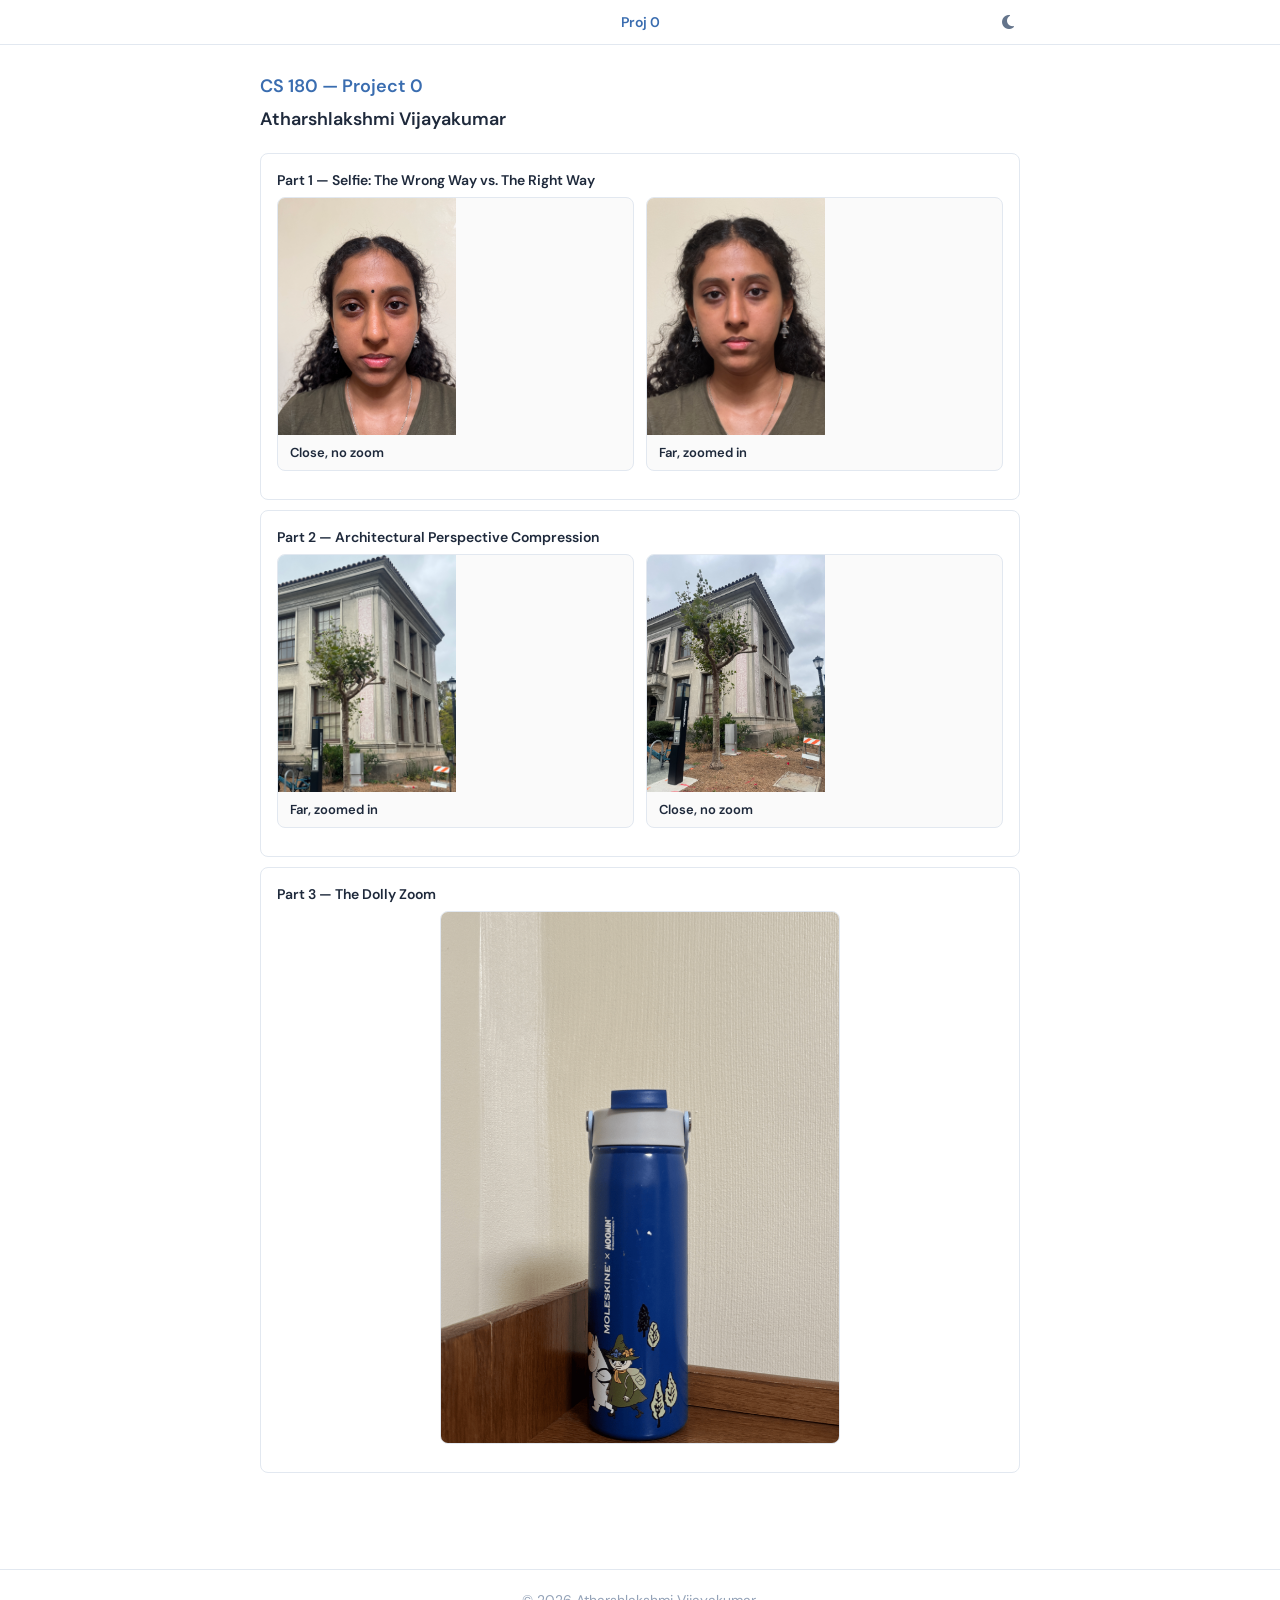
==== proj0/proj0.html @ 98e7a230 "Initial commit" ====
<!doctype html>
<html lang="en">
<head>
<meta charset="utf-8">
<meta name="viewport" content="width=device-width,initial-scale=1">
<title>CS 180 — Proj 0 — Atharshlakshmi</title>
<meta name="description" content="CS 180: Intro to Computer Vision and Computational Photography — Project 0, Becoming Friends with Your Camera.">
<meta name="author" content="Atharshlakshmi Vijayakumar">
<link rel="icon" href="data:image/svg+xml,<svg xmlns=%22http://www.w3.org/2000/svg%22 viewBox=%220 0 100 100%22><text y=%22.9em%22 font-size=%2290%22>⭐️</text></svg>">
<link href="https://fonts.googleapis.com/css2?family=DM+Sans:ital,opsz,wght@0,9..40,100..1000;1,9..40,100..1000&display=swap" rel="stylesheet">
<link rel="stylesheet" href="https://cdnjs.cloudflare.com/ajax/libs/font-awesome/6.4.0/css/all.min.css">
<link rel="stylesheet" href="../docs/styles.css">
</head>
<body>

<header style="position:sticky;top:0;width:100%;background:var(--header-bg);backdrop-filter:blur(6px);border-bottom:1px solid var(--border);z-index:50">
  <div style="max-width:800px;margin:0 auto;padding:0 20px;display:flex;justify-content:center;align-items:center;height:44px;position:relative">
    <nav style="display:flex;gap:20px;font-size:14px">
      <a href="#proj0" class="nav-link active">Proj 0</a>
      <!-- Add future assignments here, e.g.: -->
      <!-- <a href="#proj1" class="nav-link">Proj 1</a> -->
    </nav>
    <button id="theme-toggle" class="theme-toggle" aria-label="Toggle dark mode" onclick="toggleTheme()"><i class="fas fa-moon"></i></button>
  </div>
</header>

<main style="max-width:800px;margin:0 auto;padding:28px 20px 48px">

  <!-- Proj 0 -->
  <section id="proj0" style="margin-bottom:48px;scroll-margin-top:80px">
    <div style="margin-bottom:20px">
      <p class="eyebrow" style="margin-bottom:6px">CS 180 — Project 0</p>
      <h1 style="font-size:18px;font-weight:600;margin-bottom:8px">Atharshlakshmi Vijayakumar</h1>
    </div>

    <!-- Part 1 -->
    <div class="card">
      <div class="entry-head">
        <div>
          <p class="entry-title">Part 1 — Selfie: The Wrong Way vs. The Right Way</p>
        </div>
      </div>
      <div class="shot-row">
        <div class="shot">
          <img src="nozoom_selfie.JPG" alt="Close-up selfie, taken about a foot away">
          <div class="shot-caption"><strong>Close, no zoom</strong></div>
        </div>
        <div class="shot">
          <img src="zoom_selfie.JPG" alt="Selfie taken from a distance and zoomed in">
          <div class="shot-caption"><strong>Far, zoomed in</strong></div>
        </div>
      </div>
    </div>

    <!-- Part 2 -->
    <div class="card">
      <div class="entry-head">
        <div>
          <p class="entry-title">Part 2 — Architectural Perspective Compression</p>
        </div>
      </div>
      <div class="shot-row">
        <div class="shot">
          <img src="zoom_building.JPG" alt="Building shot from far away and zoomed in">
          <div class="shot-caption"><strong>Far, zoomed in</strong></div>
        </div>
        <div class="shot">
          <img src="nozoom_building.JPG" alt="Building shot up close without zoom">
          <div class="shot-caption"><strong>Close, no zoom</strong></div>
        </div>
      </div>
    </div>

    <!-- Part 3 -->
    <div class="card">
      <div class="entry-head">
        <div>
          <p class="entry-title">Part 3 — The Dolly Zoom</p>
        </div>
      </div>
      <div class="gif-frame">
        <img src="dolly.gif" alt="Dolly zoom sequence GIF">
      </div>
    </div>

  </section>

</main>

<footer style="border-top:1px solid var(--border);padding:20px;text-align:center;font-size:14px;color:var(--text-3)">
  © 2026 Atharshlakshmi Vijayakumar.
</footer>

<script>
// Theme toggle: default to system preference, remember explicit choice
(function(){
  const root = document.documentElement;
  const saved = localStorage.getItem('theme');
  if(saved){ root.setAttribute('data-theme', saved); }
  window.toggleTheme = function(){
    const systemDark = window.matchMedia('(prefers-color-scheme:dark)').matches;
    const current = root.getAttribute('data-theme') || (systemDark ? 'dark' : 'light');
    const next = current === 'dark' ? 'light' : 'dark';
    root.setAttribute('data-theme', next);
    localStorage.setItem('theme', next);
    updateIcon(next);
  };
  function updateIcon(theme){
    const isDark = theme === 'dark' || (theme == null && window.matchMedia('(prefers-color-scheme:dark)').matches);
    const icon = document.querySelector('#theme-toggle i');
    if(icon){ icon.className = isDark ? 'fas fa-sun' : 'fas fa-moon'; }
  }
  updateIcon(root.getAttribute('data-theme'));
})();
</script>
</body>
</html>
---- docs/styles.css ----
:root{
  --bg:#ffffff;
  --text:#1e293b;
  --text-2:#64748b;
  --text-3:#94a3b8;
  --accent:#3a6db0;
  --border:#e2e8f0;
  --pill-bg:#f1f5f9;
  --card-bg:#fafafa;
  --header-bg:rgba(255,255,255,.97);
  --shadow:rgba(58,109,176,.10);
  --badge-bg:#fef3c7;
  --badge-border:#fde68a;
  --badge-text:#92400e;
}
/* Dark theme — applies on system preference (unless the user forced light) and on explicit toggle */
@media(prefers-color-scheme:dark){:root:not([data-theme="light"]){
  --bg:#17181b;
  --text:#ededec;
  --text-2:#a3a3a6;
  --text-3:#6f7074;
  --accent:#7aa7d4;
  --border:#2c2d31;
  --pill-bg:#26272b;
  --card-bg:#202124;
  --header-bg:rgba(23,24,27,.85);
  --shadow:rgba(0,0,0,.45);
  --badge-bg:#3f2606;
  --badge-border:#78530f;
  --badge-text:#fcd34d;
}}
:root[data-theme="dark"]{
  --bg:#17181b;
  --text:#ededec;
  --text-2:#a3a3a6;
  --text-3:#6f7074;
  --accent:#7aa7d4;
  --border:#2c2d31;
  --pill-bg:#26272b;
  --card-bg:#202124;
  --header-bg:rgba(23,24,27,.85);
  --shadow:rgba(0,0,0,.45);
  --badge-bg:#3f2606;
  --badge-border:#78530f;
  --badge-text:#fcd34d;
}
*{box-sizing:border-box;margin:0;padding:0}
body{font-family:'DM Sans',sans-serif;font-size:14px;line-height:1.5;background:var(--bg);color:var(--text);transition:background-color .2s,color .2s}
.card{border:1px solid var(--border);border-radius:8px;padding:16px;transition:border-color .2s,box-shadow .2s;margin-bottom:10px}
.card:hover{border-color:var(--accent);box-shadow:0 2px 12px var(--shadow)}
.card:last-child{margin-bottom:0}
.pill{color:var(--accent);display:inline-block;margin:2px 2px 0 0;font-size:13px}
.pill-g{color:var(--text-3);font-size:13px}
.pill-g:not(:last-child)::after{content:" · ";color:var(--text-3)}
.badge{display:inline-flex;align-items:center;gap:4px;font-size:13px;font-weight:600;color:var(--text-2)}
/* Shared type scale for section entries */
.eyebrow{font-size:18px;font-weight:600;color:var(--accent)}
.entry-head{display:flex;justify-content:space-between;align-items:flex-start;gap:12px;margin-bottom:6px}
.entry-titles{display:flex;align-items:center;gap:8px;flex-wrap:wrap}
.entry-title{font-size:14px;font-weight:600;color:var(--text)}
.entry-sub{font-size:14px;color:var(--text-2)}
.entry-meta{font-size:14px;color:var(--text-3);white-space:nowrap}
.entry-desc{font-size:14px;color:var(--text-2);line-height:1.55}
a.gh-link{color:var(--text);text-decoration:none;transition:color .15s}
a.gh-link:hover{color:var(--accent)}
.gh-arrow{font-size:.85em;margin-left:3px;color:var(--accent);display:inline-block;font-weight:700;vertical-align:middle;transition:transform .15s}
a.gh-link:hover .gh-arrow{transform:translate(1px,-1px)}
a{text-decoration:none}
/* Link hover states (extracted from inline handlers) */
.nav-link{color:var(--text-2);transition:color .15s;white-space:nowrap}
.nav-link:hover{color:var(--accent)}
.nav-link.active{color:var(--accent);font-weight:600}
.social-link{color:var(--text-2);display:flex;align-items:center;gap:5px;transition:color .15s}
.social-link:hover{color:var(--accent)}
.icon-link{color:var(--text-3);display:inline-flex;align-items:center;gap:3px;transition:color .15s}
.icon-link:hover{color:var(--accent)}
.cert-link{color:var(--text);transition:color .15s}
.cert-link:hover{color:var(--accent)}
.feat-card{display:block;position:relative;border:1px solid var(--border);border-radius:8px;padding:12px;background:var(--card-bg);cursor:pointer;transition:border-color .2s}
.feat-card:hover{border-color:var(--accent)}
.feat-card .stretched-link::after{content:"";position:absolute;inset:0;z-index:1}
.feat-card .top-link{position:relative;z-index:2}
.theme-toggle{position:absolute;right:20px;background:none;border:none;cursor:pointer;color:var(--text-2);font-size:16px;display:flex;align-items:center;padding:6px;transition:color .15s}
.theme-toggle:hover{color:var(--accent)}
@keyframes pulse{0%,100%{opacity:1}50%{opacity:.5}}
@media(max-width:640px){body{font-size:14px}header>div{padding:0 42px 0 12px}nav{gap:14px;font-size:13px;overflow-x:auto;-webkit-overflow-scrolling:touch;max-width:100%}.theme-toggle{right:8px}}

/* Assignment-page additions */
.shot-row{display:grid;grid-template-columns:repeat(auto-fit,minmax(230px,1fr));gap:12px;margin-bottom:12px}
.shot{border:1px solid var(--border);border-radius:8px;overflow:hidden;background:var(--card-bg)}
.shot img{display:block;width:50%;height:auto}
.shot-caption{padding:8px 12px;font-size:13px;color:var(--text-2)}
.shot-caption strong{color:var(--text);font-weight:600}
.placeholder-img{display:flex;align-items:center;justify-content:center;text-align:center;min-height:180px;color:var(--text-3);font-size:13px;border:1.5px dashed var(--border);background:var(--pill-bg);padding:16px}
.gif-frame{border:1px solid var(--border);border-radius:8px;overflow:hidden;background:var(--card-bg);max-width:400px;margin:0 auto 12px}
.gif-frame img{display:block;width:100%;height:auto}
.reflection{border-left:2px solid var(--border);padding-left:12px;margin-top:12px}
.reflection-label{font-size:12px;font-weight:600;color:var(--text-3);margin-bottom:4px}
.reflection p{font-size:14px;color:var(--text-2);font-style:italic}
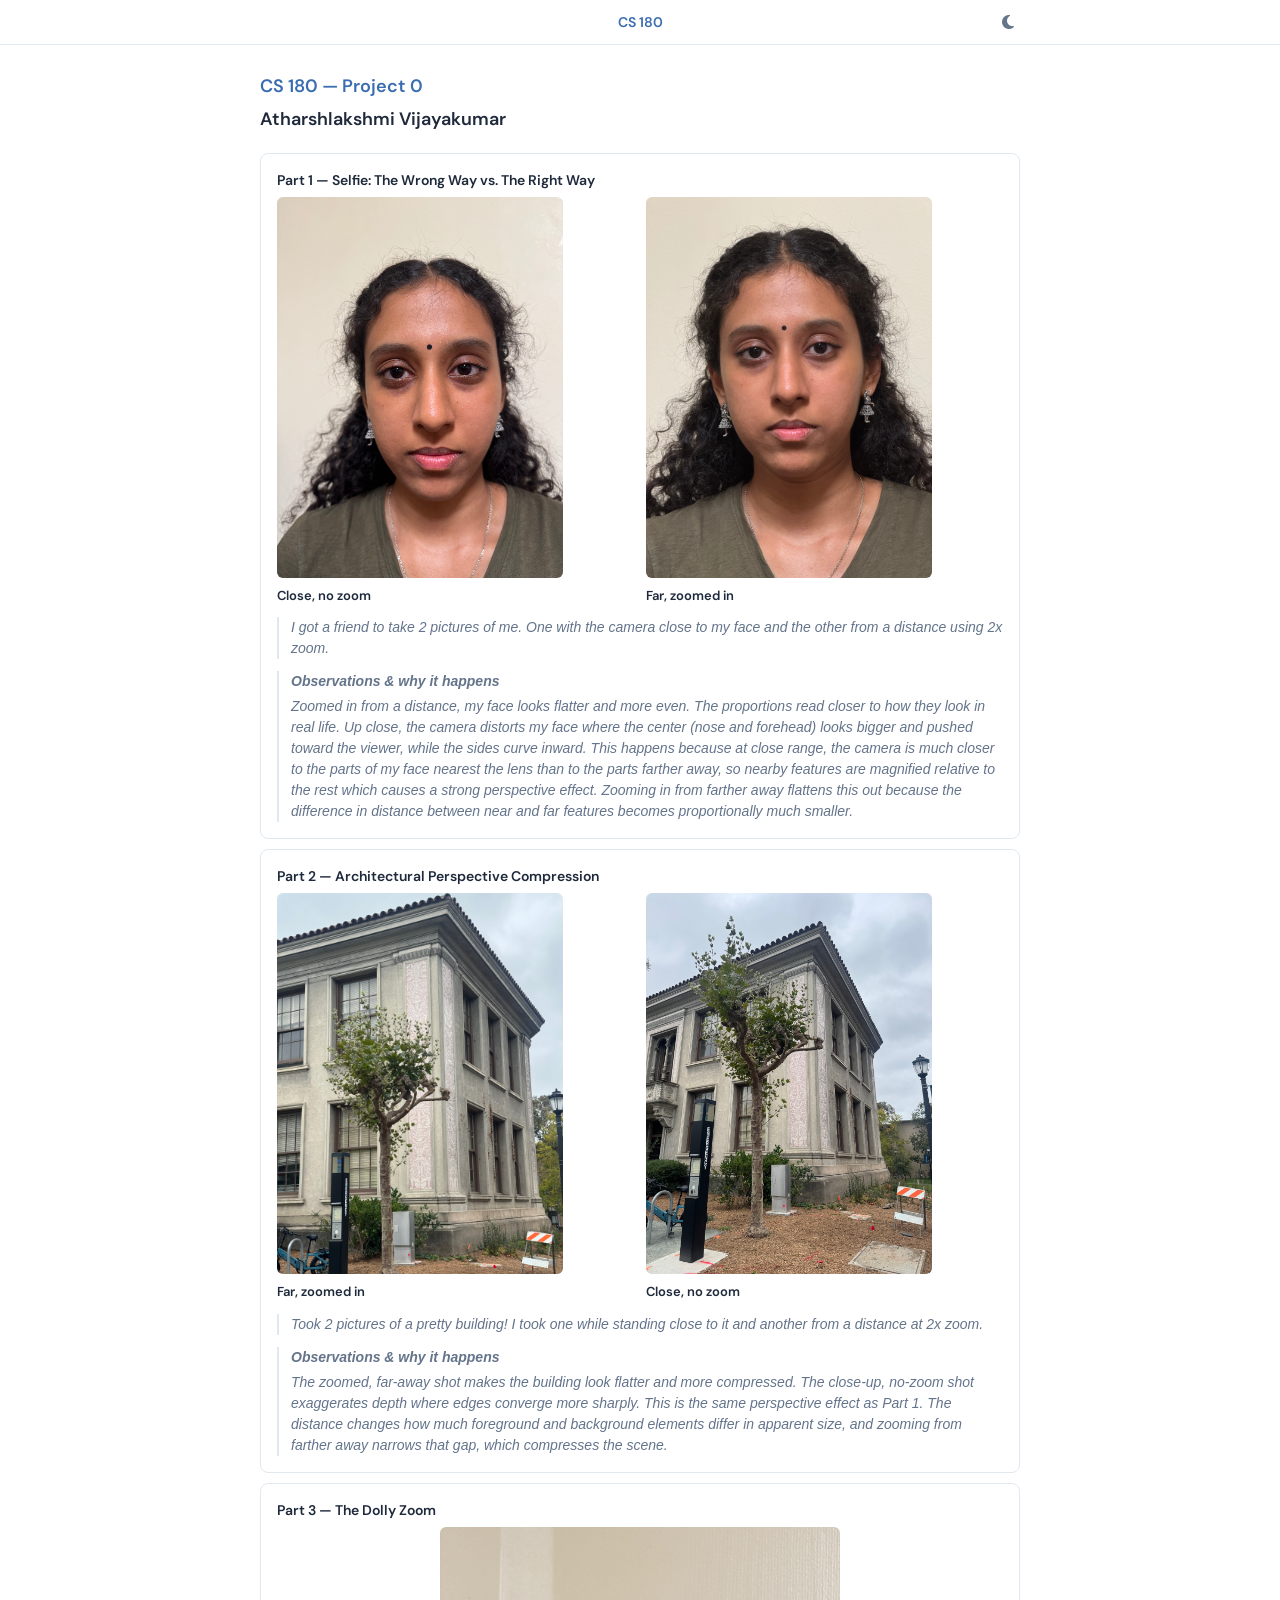
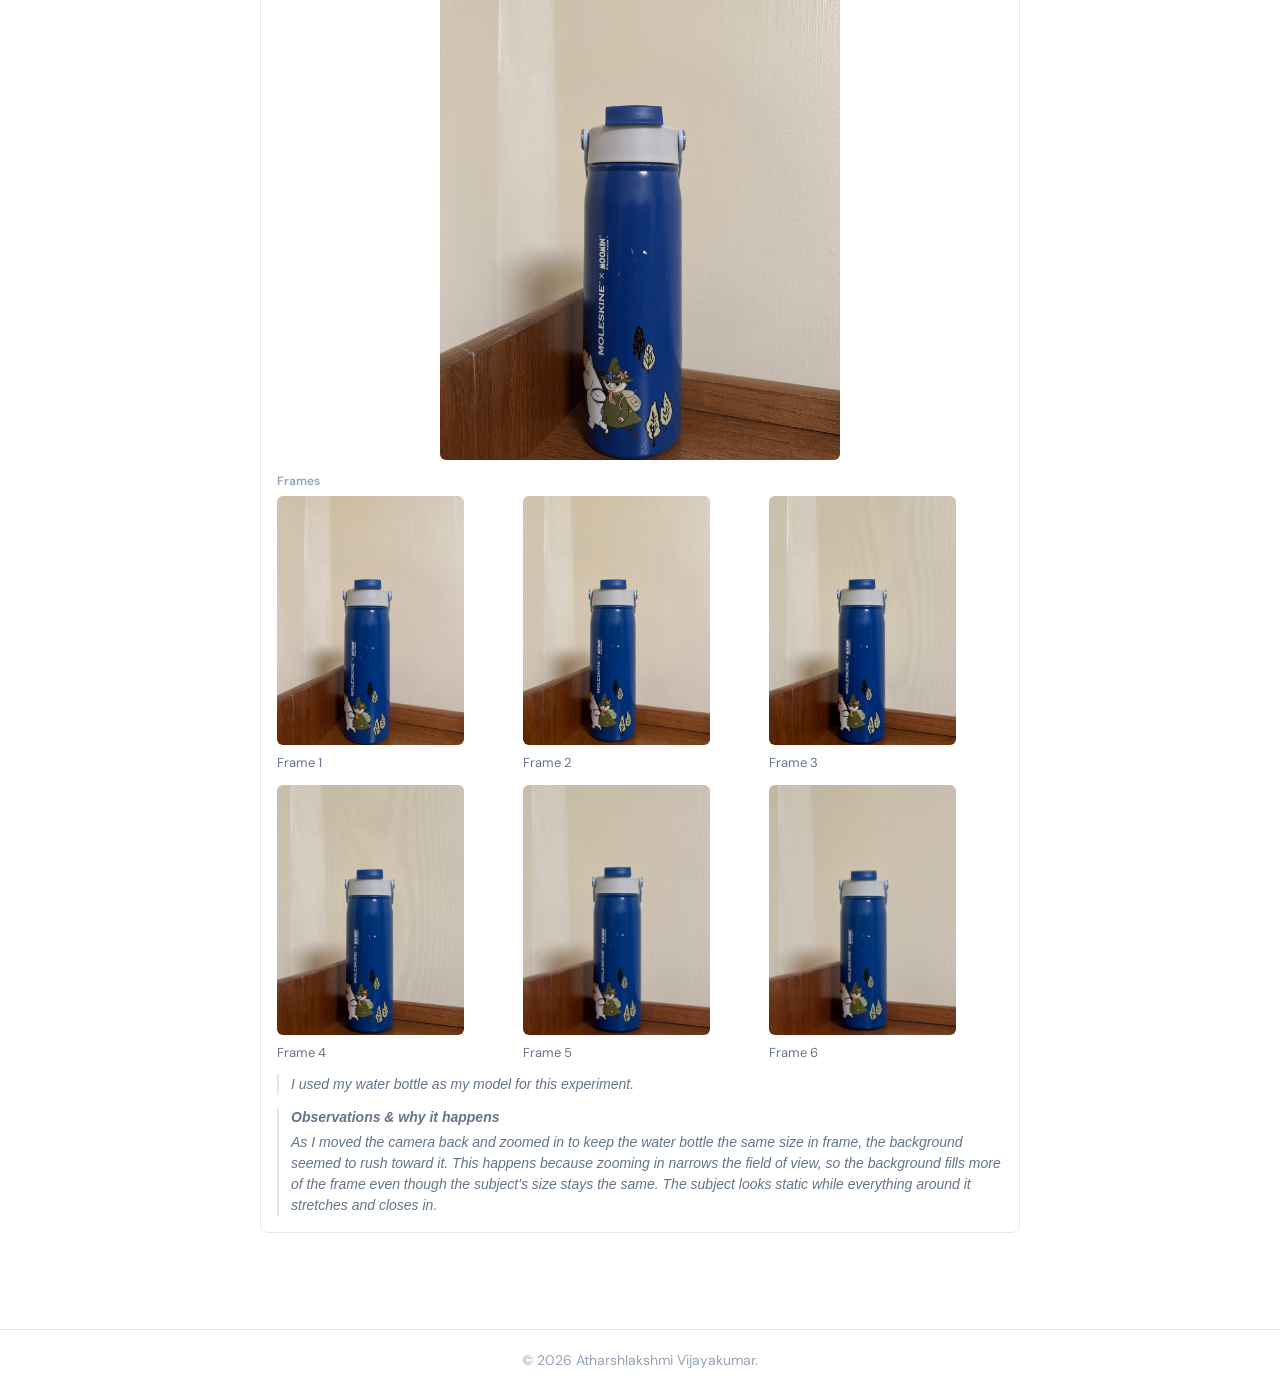
==== commit bfa5648c: "Project 0 (actual)" ====
--- a/proj0/proj0.html
+++ b/proj0/proj0.html
@@ -16,7 +16,7 @@
 <header style="position:sticky;top:0;width:100%;background:var(--header-bg);backdrop-filter:blur(6px);border-bottom:1px solid var(--border);z-index:50">
   <div style="max-width:800px;margin:0 auto;padding:0 20px;display:flex;justify-content:center;align-items:center;height:44px;position:relative">
     <nav style="display:flex;gap:20px;font-size:14px">
-      <a href="#proj0" class="nav-link active">Proj 0</a>
+      <a href="../index.html" class="nav-link active">CS 180</a>
       <!-- Add future assignments here, e.g.: -->
       <!-- <a href="#proj1" class="nav-link">Proj 1</a> -->
     </nav>
@@ -50,6 +50,13 @@
           <div class="shot-caption"><strong>Far, zoomed in</strong></div>
         </div>
       </div>
+      <div class="reflection">
+        <p>I got a friend to take 2 pictures of me. One with the camera close to my face and the other from a distance using 2x zoom.</p>
+      </div>
+      <div class="reflection">
+        <p class="reflection-label">Observations &amp; why it happens</p>
+        <p>Zoomed in from a distance, my face looks flatter and more even. The proportions read closer to how they look in real life. Up close, the camera distorts my face where the center (nose and forehead) looks bigger and pushed toward the viewer, while the sides curve inward. This happens because at close range, the camera is much closer to the parts of my face nearest the lens than to the parts farther away, so nearby features are magnified relative to the rest which causes a strong perspective effect. Zooming in from farther away flattens this out because the difference in distance between near and far features becomes proportionally much smaller.</p>
+      </div>
     </div>
 
     <!-- Part 2 -->
@@ -69,6 +76,14 @@
           <div class="shot-caption"><strong>Close, no zoom</strong></div>
         </div>
       </div>
+      <div class="reflection">
+        <p>Took 2 pictures of a pretty building! I took one while standing close to it and another from a distance at 2x zoom.</p>
+      </div>
+      <div class="reflection">
+        <p class="reflection-label">Observations &amp; why it happens</p>
+        <p>The zoomed, far-away shot makes the building look flatter and more compressed. The close-up, no-zoom shot exaggerates depth where edges converge more sharply. This is the same perspective effect as Part 1. The distance changes how much foreground and background elements differ in apparent size, and zooming from farther away narrows that gap, which compresses the scene.
+</p>
+      </div>
     </div>
 
     <!-- Part 3 -->
@@ -81,6 +96,21 @@
       <div class="gif-frame">
         <img src="dolly.gif" alt="Dolly zoom sequence GIF">
       </div>
+      <p class="reflection-label" style="margin-top:12px;margin-bottom:6px">Frames</p>
+      <div class="shot-row">
+        <div class="shot"><img src="frame1.JPG" alt="Dolly zoom frame 1"><div class="shot-caption">Frame 1</div></div>
+        <div class="shot"><img src="frame2.JPG" alt="Dolly zoom frame 2"><div class="shot-caption">Frame 2</div></div>
+        <div class="shot"><img src="frame3.JPG" alt="Dolly zoom frame 3"><div class="shot-caption">Frame 3</div></div>
+        <div class="shot"><img src="frame4.JPG" alt="Dolly zoom frame 4"><div class="shot-caption">Frame 4</div></div>
+        <div class="shot"><img src="frame5.JPG" alt="Dolly zoom frame 5"><div class="shot-caption">Frame 5</div></div>
+        <div class="shot"><img src="frame6.JPG" alt="Dolly zoom frame 6"><div class="shot-caption">Frame 6</div></div>
+      </div>
+      <div class="reflection">
+        <p>I used my water bottle as my model for this experiment.</p>
+      </div>
+      <div class="reflection">
+        <p class="reflection-label">Observations &amp; why it happens</p>
+        <p>As I moved the camera back and zoomed in to keep the water bottle the same size in frame, the background seemed to rush toward it. This happens because zooming in narrows the field of view, so the background fills more of the frame even though the subject's size stays the same. The subject looks static while everything around it stretches and closes in.</div>
     </div>
 
   </section>
--- a/docs/styles.css
+++ b/docs/styles.css
@@ -87,13 +87,13 @@
 
 /* Assignment-page additions */
 .shot-row{display:grid;grid-template-columns:repeat(auto-fit,minmax(230px,1fr));gap:12px;margin-bottom:12px}
-.shot{border:1px solid var(--border);border-radius:8px;overflow:hidden;background:var(--card-bg)}
-.shot img{display:block;width:50%;height:auto}
-.shot-caption{padding:8px 12px;font-size:13px;color:var(--text-2)}
+.shot{background:none}
+.shot img{display:block;width:80%;height:auto;border-radius:6px}
+.shot-caption{padding:8px 0 0;font-size:13px;color:var(--text-2)}
 .shot-caption strong{color:var(--text);font-weight:600}
 .placeholder-img{display:flex;align-items:center;justify-content:center;text-align:center;min-height:180px;color:var(--text-3);font-size:13px;border:1.5px dashed var(--border);background:var(--pill-bg);padding:16px}
-.gif-frame{border:1px solid var(--border);border-radius:8px;overflow:hidden;background:var(--card-bg);max-width:400px;margin:0 auto 12px}
-.gif-frame img{display:block;width:100%;height:auto}
+.gif-frame{background:none;max-width:400px;margin:0 auto 12px}
+.gif-frame img{display:block;width:100%;height:auto;border-radius:6px}
 .reflection{border-left:2px solid var(--border);padding-left:12px;margin-top:12px}
 .reflection-label{font-size:12px;font-weight:600;color:var(--text-3);margin-bottom:4px}
 .reflection p{font-size:14px;color:var(--text-2);font-style:italic}
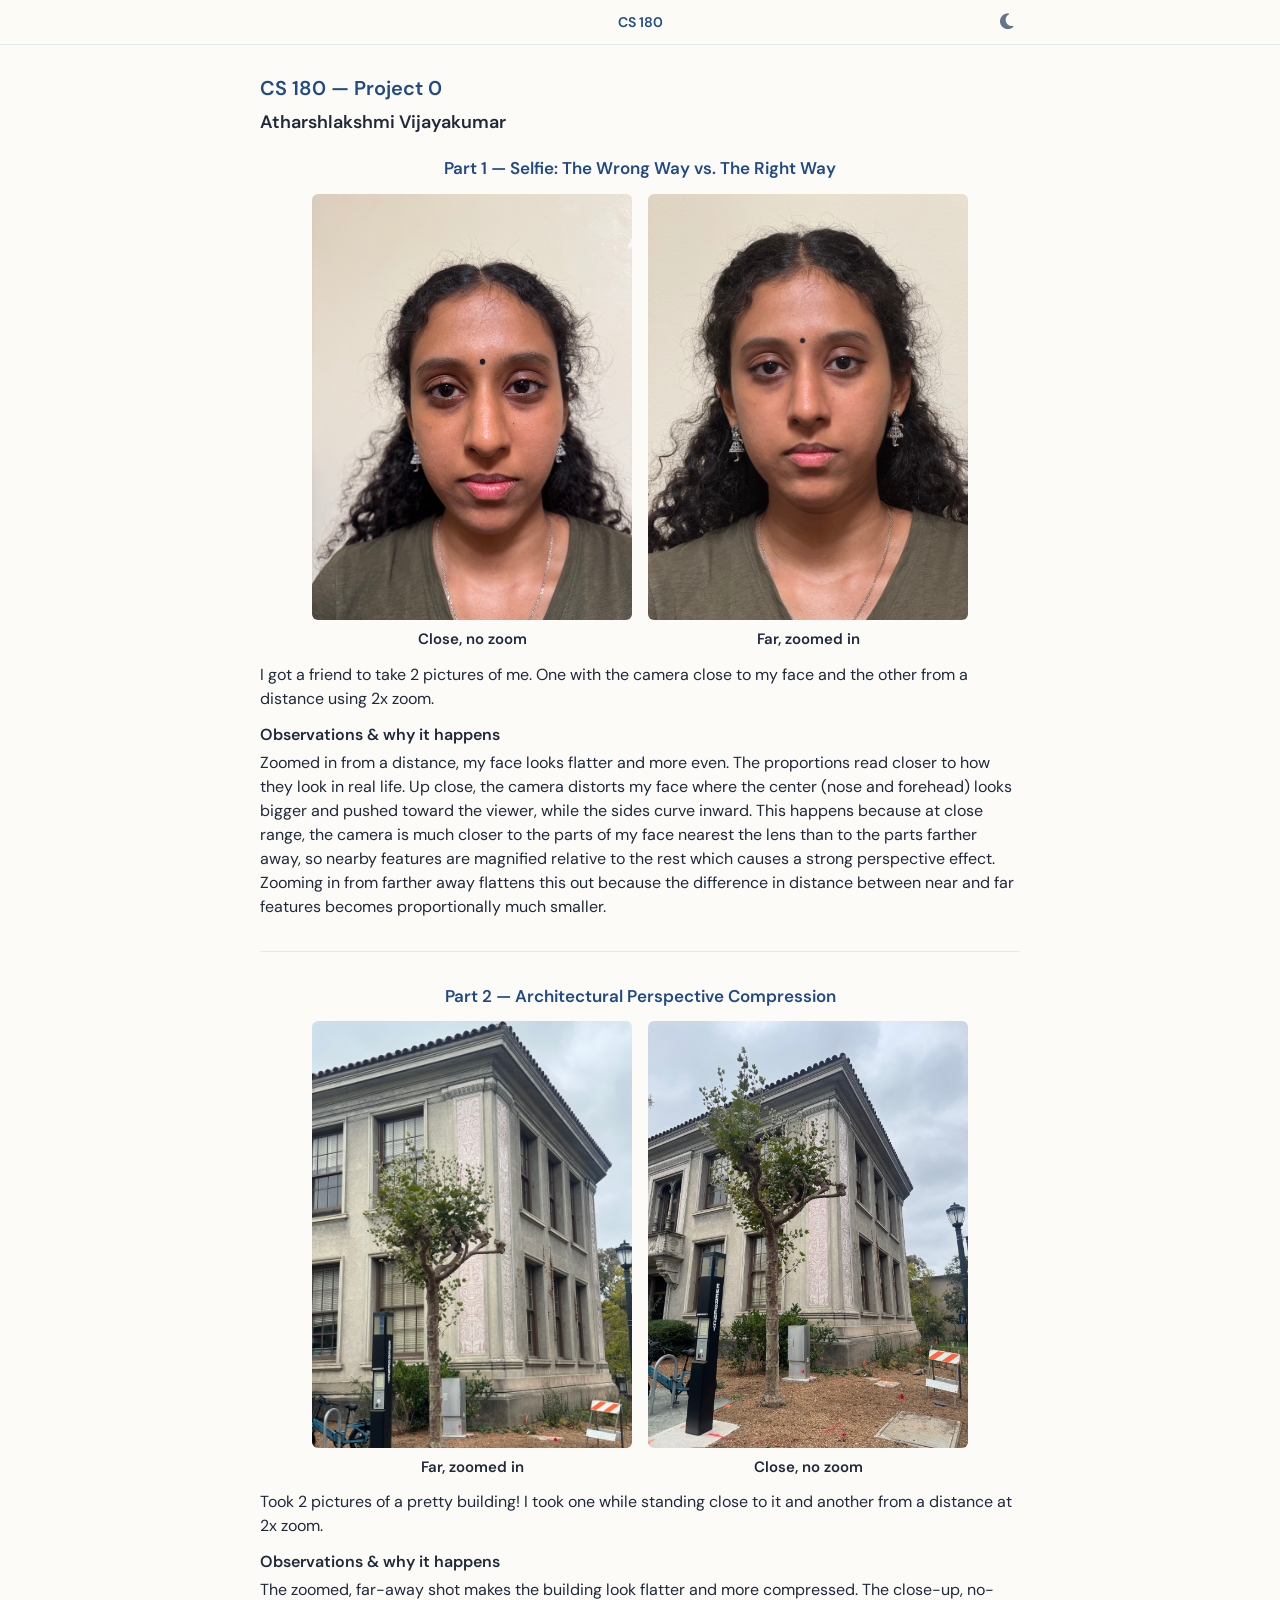
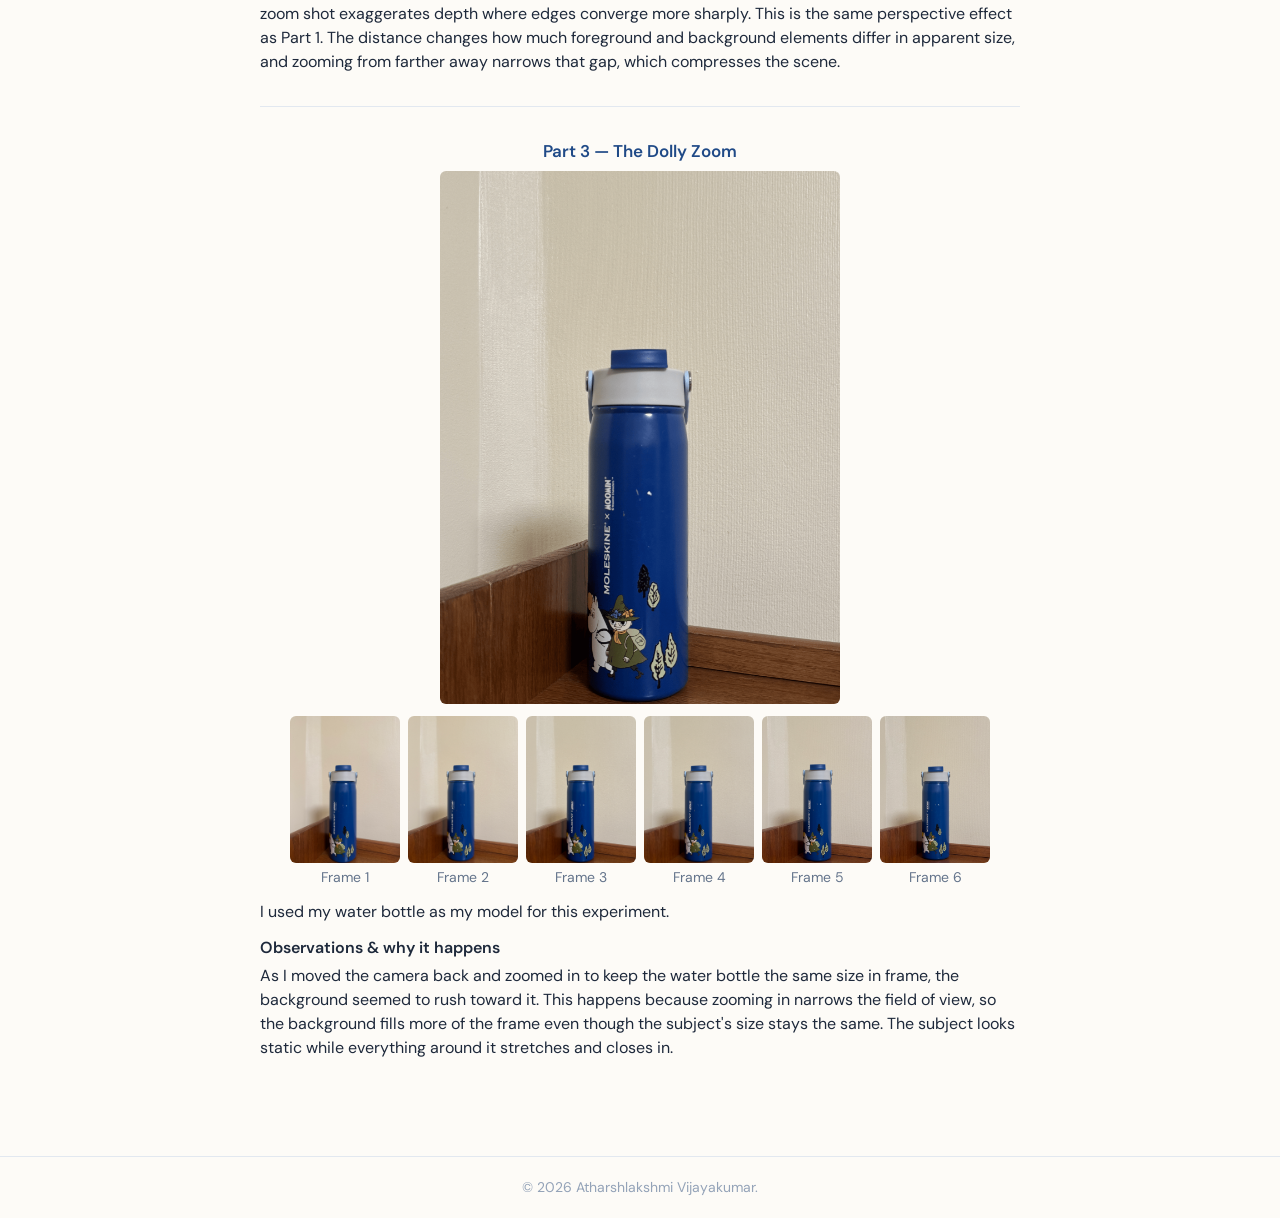
==== commit f6987afb: "proj1 first commit" ====
--- a/proj0/proj0.html
+++ b/proj0/proj0.html
@@ -35,7 +35,7 @@
 
     <!-- Part 1 -->
     <div class="card">
-      <div class="entry-head">
+      <div class="entry-head entry-head-center">
         <div>
           <p class="entry-title">Part 1 — Selfie: The Wrong Way vs. The Right Way</p>
         </div>
@@ -61,7 +61,7 @@
 
     <!-- Part 2 -->
     <div class="card">
-      <div class="entry-head">
+      <div class="entry-head entry-head-center">
         <div>
           <p class="entry-title">Part 2 — Architectural Perspective Compression</p>
         </div>
@@ -88,7 +88,7 @@
 
     <!-- Part 3 -->
     <div class="card">
-      <div class="entry-head">
+      <div class="entry-head entry-head-center">
         <div>
           <p class="entry-title">Part 3 — The Dolly Zoom</p>
         </div>
@@ -96,8 +96,7 @@
       <div class="gif-frame">
         <img src="dolly.gif" alt="Dolly zoom sequence GIF">
       </div>
-      <p class="reflection-label" style="margin-top:12px;margin-bottom:6px">Frames</p>
-      <div class="shot-row">
+      <div class="shot-row shot-row--frames">
         <div class="shot"><img src="frame1.JPG" alt="Dolly zoom frame 1"><div class="shot-caption">Frame 1</div></div>
         <div class="shot"><img src="frame2.JPG" alt="Dolly zoom frame 2"><div class="shot-caption">Frame 2</div></div>
         <div class="shot"><img src="frame3.JPG" alt="Dolly zoom frame 3"><div class="shot-caption">Frame 3</div></div>
--- a/docs/styles.css
+++ b/docs/styles.css
@@ -1,14 +1,14 @@
 :root{
-  --bg:#ffffff;
+  --bg:#FDFBF7;
   --text:#1e293b;
   --text-2:#64748b;
   --text-3:#94a3b8;
-  --accent:#3a6db0;
+  --accent:#204a87;
   --border:#e2e8f0;
   --pill-bg:#f1f5f9;
-  --card-bg:#fafafa;
-  --header-bg:rgba(255,255,255,.97);
-  --shadow:rgba(58,109,176,.10);
+  --card-bg:#f6f1e5;
+  --header-bg:rgba(253,251,246,.97);
+  --shadow:rgba(32,74,135,.10);
   --badge-bg:#fef3c7;
   --badge-border:#fde68a;
   --badge-text:#92400e;
@@ -45,22 +45,21 @@
   --badge-text:#fcd34d;
 }
 *{box-sizing:border-box;margin:0;padding:0}
-body{font-family:'DM Sans',sans-serif;font-size:14px;line-height:1.5;background:var(--bg);color:var(--text);transition:background-color .2s,color .2s}
-.card{border:1px solid var(--border);border-radius:8px;padding:16px;transition:border-color .2s,box-shadow .2s;margin-bottom:10px}
-.card:hover{border-color:var(--accent);box-shadow:0 2px 12px var(--shadow)}
-.card:last-child{margin-bottom:0}
-.pill{color:var(--accent);display:inline-block;margin:2px 2px 0 0;font-size:13px}
-.pill-g{color:var(--text-3);font-size:13px}
+body{font-family:'DM Sans',sans-serif;font-size:16px;line-height:1.5;background:var(--bg);color:var(--text);transition:background-color .2s,color .2s}
+.card{padding:0 0 32px;margin-bottom:32px;border-bottom:1px solid var(--border)}
+.card:last-child{margin-bottom:0;padding-bottom:0;border-bottom:none}
+.pill{color:var(--accent);display:inline-block;margin:2px 2px 0 0;font-size:15px}
+.pill-g{color:var(--text-3);font-size:15px}
 .pill-g:not(:last-child)::after{content:" · ";color:var(--text-3)}
-.badge{display:inline-flex;align-items:center;gap:4px;font-size:13px;font-weight:600;color:var(--text-2)}
+.badge{display:inline-flex;align-items:center;gap:4px;font-size:15px;font-weight:600;color:var(--text-2)}
 /* Shared type scale for section entries */
-.eyebrow{font-size:18px;font-weight:600;color:var(--accent)}
+.eyebrow{font-size:20px;font-weight:600;color:var(--accent)}
 .entry-head{display:flex;justify-content:space-between;align-items:flex-start;gap:12px;margin-bottom:6px}
 .entry-titles{display:flex;align-items:center;gap:8px;flex-wrap:wrap}
-.entry-title{font-size:14px;font-weight:600;color:var(--text)}
-.entry-sub{font-size:14px;color:var(--text-2)}
-.entry-meta{font-size:14px;color:var(--text-3);white-space:nowrap}
-.entry-desc{font-size:14px;color:var(--text-2);line-height:1.55}
+.entry-title{font-size:17px;font-weight:600;color:var(--accent);scroll-margin-top:70px}
+.entry-sub{font-size:16px;color:var(--text-2);text-align:center}
+.entry-meta{font-size:16px;color:var(--text-3);white-space:nowrap}
+.entry-desc{font-size:16px;color:var(--text-2);line-height:1.55}
 a.gh-link{color:var(--text);text-decoration:none;transition:color .15s}
 a.gh-link:hover{color:var(--accent)}
 .gh-arrow{font-size:.85em;margin-left:3px;color:var(--accent);display:inline-block;font-weight:700;vertical-align:middle;transition:transform .15s}
@@ -76,24 +75,109 @@
 .icon-link:hover{color:var(--accent)}
 .cert-link{color:var(--text);transition:color .15s}
 .cert-link:hover{color:var(--accent)}
-.feat-card{display:block;position:relative;border:1px solid var(--border);border-radius:8px;padding:12px;background:var(--card-bg);cursor:pointer;transition:border-color .2s}
+.feat-card{display:block;position:relative;border:1px solid var(--border);border-radius:8px;padding:12px;background:var(--bg);cursor:pointer;transition:border-color .2s;margin-bottom:12px}
 .feat-card:hover{border-color:var(--accent)}
 .feat-card .stretched-link::after{content:"";position:absolute;inset:0;z-index:1}
 .feat-card .top-link{position:relative;z-index:2}
-.theme-toggle{position:absolute;right:20px;background:none;border:none;cursor:pointer;color:var(--text-2);font-size:16px;display:flex;align-items:center;padding:6px;transition:color .15s}
+.theme-toggle{position:absolute;right:20px;background:none;border:none;cursor:pointer;color:var(--text-2);font-size:18px;display:flex;align-items:center;padding:6px;transition:color .15s}
 .theme-toggle:hover{color:var(--accent)}
 @keyframes pulse{0%,100%{opacity:1}50%{opacity:.5}}
-@media(max-width:640px){body{font-size:14px}header>div{padding:0 42px 0 12px}nav{gap:14px;font-size:13px;overflow-x:auto;-webkit-overflow-scrolling:touch;max-width:100%}.theme-toggle{right:8px}}
+@media(max-width:640px){body{font-size:16px}header>div{padding:0 42px 0 12px}nav{gap:14px;font-size:15px;overflow-x:auto;-webkit-overflow-scrolling:touch;max-width:100%}.theme-toggle{right:8px}}
 
 /* Assignment-page additions */
-.shot-row{display:grid;grid-template-columns:repeat(auto-fit,minmax(230px,1fr));gap:12px;margin-bottom:12px}
-.shot{background:none}
-.shot img{display:block;width:80%;height:auto;border-radius:6px}
-.shot-caption{padding:8px 0 0;font-size:13px;color:var(--text-2)}
+.shot-row{display:flex;flex-wrap:wrap;justify-content:center;gap:16px;margin-bottom:12px; margin-top:12px}
+.shot{background:none;flex:0 1 320px;max-width:320px}
+.shot-row--frames{gap:8px}
+.shot-row--frames .shot{flex:0 1 110px;max-width:110px}
+.shot-row--frames .shot-caption{padding-top:4px;font-size:14px}
+.shot img{display:block;width:100%;height:auto;border-radius:6px}
+.shot-caption{padding:8px 0 0;font-size:15px;color:var(--text-2);text-align:center}
 .shot-caption strong{color:var(--text);font-weight:600}
-.placeholder-img{display:flex;align-items:center;justify-content:center;text-align:center;min-height:180px;color:var(--text-3);font-size:13px;border:1.5px dashed var(--border);background:var(--pill-bg);padding:16px}
+.placeholder-img{display:flex;align-items:center;justify-content:center;text-align:center;min-height:180px;color:var(--text-3);font-size:15px;border:1.5px dashed var(--border);background:var(--pill-bg);padding:16px}
+/* Original (unsplit B/G/R triptych) scans are ~3x taller than they are wide.
+   Sizing them like a normal .shot (full-width) makes them dwarf the aligned
+   result next to them, so cap by height instead and let width follow. */
+.shot-original{flex:0 1 160px;max-width:160px;display:flex;flex-direction:column;align-items:center}
+.shot-original img{width:auto;height:280px;max-width:100%;object-fit:contain;border-radius:6px}
+
 .gif-frame{background:none;max-width:400px;margin:0 auto 12px}
 .gif-frame img{display:block;width:100%;height:auto;border-radius:6px}
-.reflection{border-left:2px solid var(--border);padding-left:12px;margin-top:12px}
-.reflection-label{font-size:12px;font-weight:600;color:var(--text-3);margin-bottom:4px}
-.reflection p{font-size:14px;color:var(--text-2);font-style:italic}+.reflection{margin-top:12px; }
+.reflection-label{font-size:14px;font-weight:600;color:var(--text-3);margin-bottom:4px;text-align:center}
+.reflection p{font-size:16px;color:var(--text);text-align:left}
+.entry-head-center{justify-content:center;text-align:center}
+
+/* Centered section & card headers */
+.section-header{text-align:center;margin-bottom:20px}
+.section-header .eyebrow{margin-bottom:4px}
+.section-header .section-sub{font-size:15px;color:var(--text-3);max-width:520px;margin:0 auto}
+.card-header{text-align:center;margin-bottom:14px}
+.card-header .entry-title{margin-bottom:0}
+.card-header .badge-row{display:flex;justify-content:center;align-items:center;gap:6px;margin-top:6px}
+.card-header .badge-row .badge{background:var(--badge-bg);border:1px solid var(--badge-border);color:var(--badge-text);padding:2px 8px;border-radius:999px;font-size:14px}
+
+/* Progress / exploration gallery (parameter sweeps, iteration snapshots) */
+.progress-block{margin:14px 0 20px;padding:14px;border:1px dashed var(--border);border-radius:8px;background:var(--pill-bg)}
+.progress-label{font-size:14px;font-weight:600;color:var(--text-3);text-transform:uppercase;letter-spacing:.03em;text-align:center;margin-bottom:8px}
+.progress-note{font-size:15px;color:var(--text-2);text-align:center;margin-bottom:12px}
+.sweep-grid{display:flex;flex-wrap:wrap;justify-content:center;gap:8px}
+.sweep-item{flex:0 1 120px;max-width:120px}
+.sweep-item .placeholder-img{min-height:100px;padding:8px;font-size:13px}
+.sweep-item .shot-caption{font-size:13px;padding-top:4px}
+
+/* =========================================================
+   NEW: Sticky sidebar TOC + main content layout
+   ========================================================= */
+.page-layout{max-width:1160px;margin:0 auto;padding:28px 20px 48px;position:relative}
+.page-main{max-width:836px;margin:0 auto}
+.page-toc{width:160px;position:fixed;left:24px;top:64px;display:none;max-height:calc(100vh - 90px);overflow-y:auto}
+@media(min-width:1300px){.page-toc{display:block}}
+.page-toc ul{list-style:none;padding-left:0}
+.page-toc li{margin-bottom:7px}
+.page-toc a{font-size:14.5px;color:var(--text-3);transition:color .15s;display:block}
+.page-toc a:hover,.page-toc a.active{color:var(--accent)}
+.page-toc .toc-section{font-size:14px;font-weight:700;color:var(--text-2);margin:16px 0 4px;text-transform:uppercase;letter-spacing:.03em}
+.page-toc .toc-section:first-child{margin-top:0}
+
+/* =========================================================
+   NEW: Callout boxes
+   ========================================================= */
+.callout{border-radius:8px;padding:14px 16px;margin:14px 0;font-size:16px;line-height:1.55;border:1px solid var(--border);background:var(--pill-bg)}
+.callout p{text-align:left}
+.callout-title{font-weight:700;font-size:14.5px;margin-bottom:5px;display:flex;align-items:center;gap:6px;text-transform:uppercase;letter-spacing:.02em;color:var(--accent)}
+.callout-warning{border-color:var(--badge-border);background:var(--badge-bg)}
+.callout-warning .callout-title{color:var(--badge-text)}
+.callout-fail{border-color:rgba(220,38,38,.35);background:rgba(220,38,38,.06)}
+.callout-fail .callout-title{color:#dc2626}
+.callout-fix{border-color:rgba(22,163,74,.35);background:rgba(22,163,74,.06)}
+.callout-fix .callout-title{color:#16a34a}
+
+/* =========================================================
+   NEW: Stat chips
+   ========================================================= */
+.stat-row{display:flex;flex-wrap:wrap;gap:6px;justify-content:center;margin-top:8px}
+.stat-chip{font-family:'SFMono-Regular',Consolas,monospace;font-size:14px;background:var(--pill-bg);border:1px solid var(--border);border-radius:6px;padding:4px 9px;color:var(--text)}
+.stat-chip b{color:var(--accent)}
+.stat-chip.chip-fail{border-color:#dc2626;color:#dc2626}
+.stat-chip.chip-fix{border-color:#16a34a;color:#16a34a}
+.stat-chip.chip-time{color:var(--text-3);border-style:dashed}
+
+/* =========================================================
+   NEW: Code & formula blocks
+   ========================================================= */
+code{font-family:'SFMono-Regular',Consolas,monospace;background:var(--pill-bg);border:1px solid var(--border);border-radius:4px;padding:1px 5px;font-size:.9em}
+pre{background:var(--pill-bg);border:1px solid var(--border);border-radius:8px;padding:12px 14px;overflow-x:auto;font-size:15px;margin:12px 0;line-height:1.5}
+pre code{background:none;border:none;padding:0}
+.formula-box{border:1px solid var(--border);background:var(--pill-bg);border-radius:8px;padding:16px 20px;margin:14px 0;text-align:center;overflow-x:auto}
+.formula-caption{font-size:14px;color:var(--text-3);margin-top:6px}
+
+/* =========================================================
+   NEW: Two-column card (text beside supporting media)
+   ========================================================= */
+.card-split{display:flex;gap:20px;align-items:center;flex-wrap:wrap}
+.card-split .col-text{flex:1 1 320px;min-width:260px}
+.card-split .col-media{flex:0 1 260px;min-width:200px}
+
+/* Ordered/unordered lists inside reflections */
+.reflection ol,.reflection ul{margin:8px 0 0 20px;font-size:16px}
+.reflection li{margin-bottom:5px}
